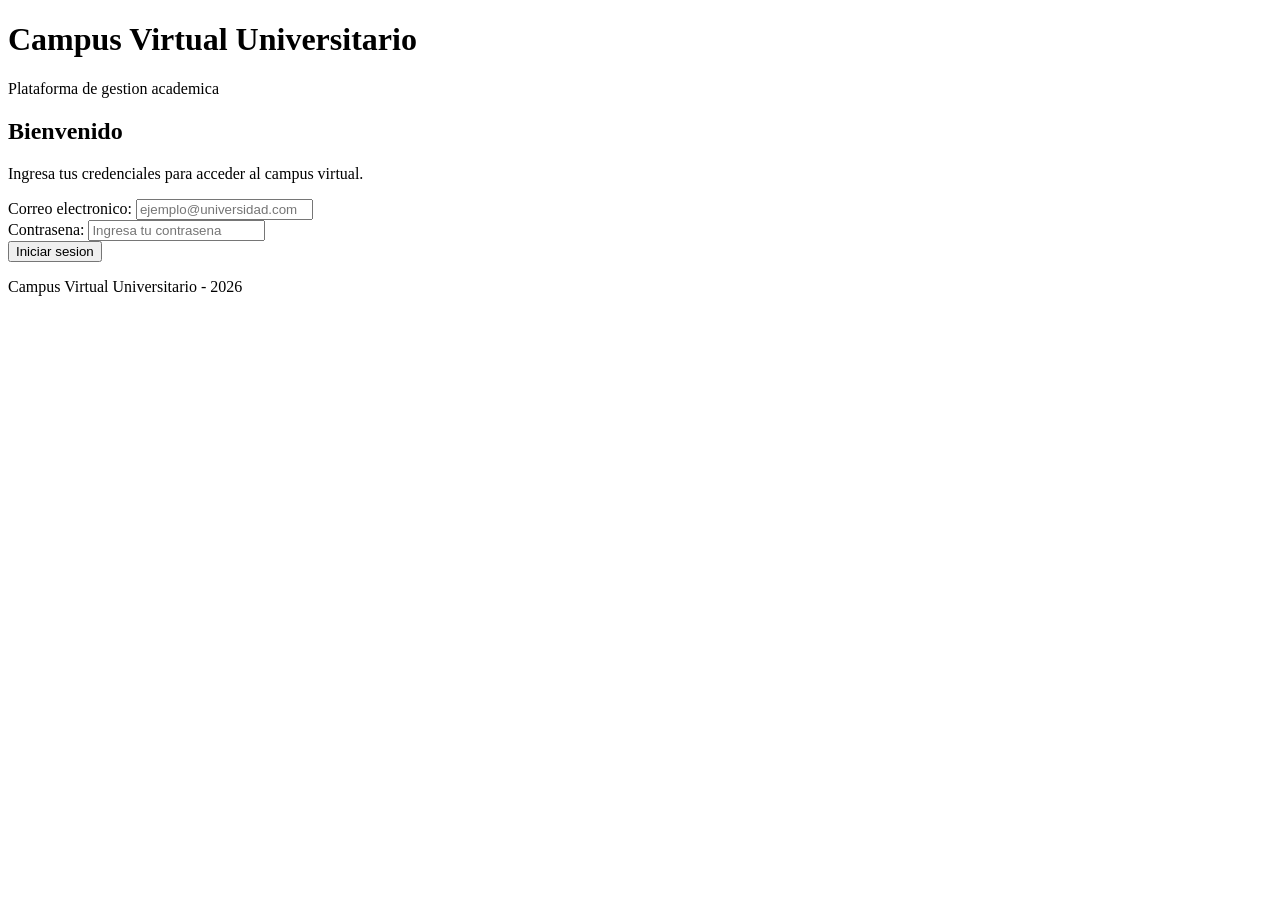
==== index.html @ d00ace74 "Estructura inicial del proyecto Se agregan la vista principal (index), hojas de estilo, scripts base" ====
<!DOCTYPE html>
<html lang="es">

<head>
    <meta charset="UTF-8">
    <meta name="viewport" content="width=device-width, initial-scale=1.0">
    <title>Campus Virtual Universitario</title>
    <link rel="stylesheet" href="css/estilos.css">
</head>

<body>

    <!-- Encabezado principal -->
    <header>
        <h1>Campus Virtual Universitario</h1>
        <p>Plataforma de gestion academica</p>
    </header>

    <main>

        <!-- Inicio de sesion -->
        <section>
            <h2>Bienvenido</h2>
            <p>Ingresa tus credenciales para acceder al campus virtual.</p>

            <form action="api/login.php" method="POST">

                <div>
                    <label for="correo">Correo electronico:</label>
                    <input type="email" id="correo" name="correo" placeholder="ejemplo@universidad.com" required>
                </div>

                <div>
                    <label for="password">Contrasena:</label>
                    <input type="password" id="password" name="password" placeholder="Ingresa tu contrasena" required>
                </div>

                <button type="submit">Iniciar sesion</button>

            </form>
        </section>

    </main>

    <!-- Footer -->
    <footer>
        <p>Campus Virtual Universitario - 2026</p>
    </footer>

</body>

</html>
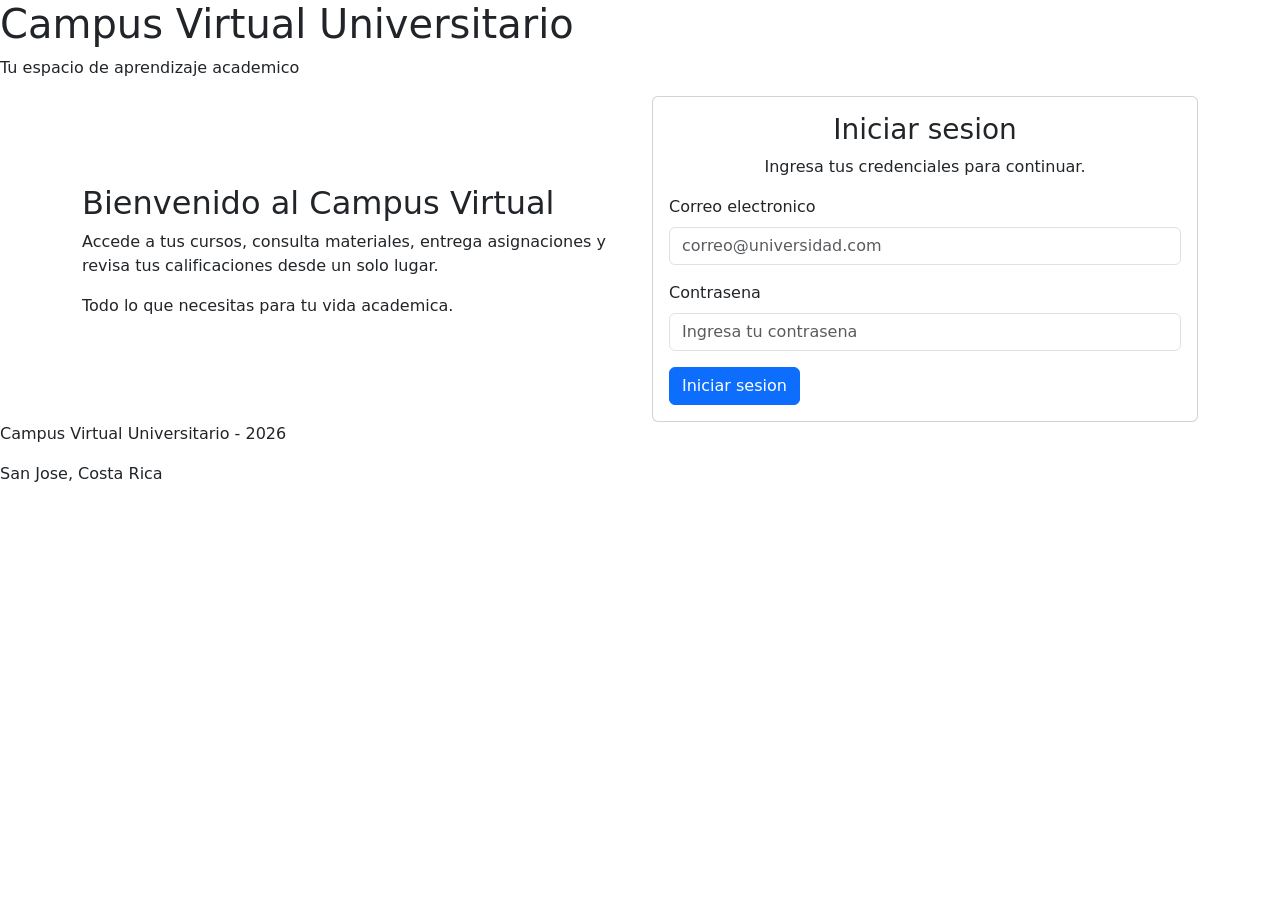
==== commit fbe90c02: "Actualizacion del Index HTML Se actualizó el login en español con Bootstrap, introducción al campus " ====
--- a/index.html
+++ b/index.html
@@ -1,3 +1,4 @@
+
 <!DOCTYPE html>
 <html lang="es">
 
@@ -5,39 +6,95 @@
     <meta charset="UTF-8">
     <meta name="viewport" content="width=device-width, initial-scale=1.0">
     <title>Campus Virtual Universitario</title>
-    <link rel="stylesheet" href="css/estilos.css">
+
+    <!-- Bootstrap y Bootstrap Icons -->
+    <link href="https://cdn.jsdelivr.net/npm/bootstrap@5.3.8/dist/css/bootstrap.min.css" rel="stylesheet">
+    <link rel="stylesheet" href="https://cdn.jsdelivr.net/npm/bootstrap-icons@1.13.1/font/bootstrap-icons.min.css">
+
+    <!-- CSS -->
+    <link rel="stylesheet" href="./css/estilos.css">
 </head>
 
 <body>
 
-    <!-- Encabezado principal -->
+    <!-- Encabezado/Titulo principal -->
     <header>
-        <h1>Campus Virtual Universitario</h1>
-        <p>Plataforma de gestion academica</p>
+        <h1 id="titulo">Campus Virtual Universitario</h1>
+        <p>Tu espacio de aprendizaje academico</p>
     </header>
 
     <main>
 
-        <!-- Inicio de sesion -->
-        <section>
-            <h2>Bienvenido</h2>
-            <p>Ingresa tus credenciales para acceder al campus virtual.</p>
+        <section id="inicio">
 
-            <form action="api/login.php" method="POST">
+            <div class="container">
 
-                <div>
-                    <label for="correo">Correo electronico:</label>
-                    <input type="email" id="correo" name="correo" placeholder="ejemplo@universidad.com" required>
+                <div class="row align-items-center">
+
+                    <!-- Informacion del campus -->
+                    <div class="col-md-6">
+                        <h2>Bienvenido al Campus Virtual</h2>
+
+                        <p>
+                            Accede a tus cursos, consulta materiales,
+                            entrega asignaciones y revisa tus calificaciones
+                            desde un solo lugar.
+                        </p>
+
+                        <p class="destacado">
+                            Todo lo que necesitas para tu vida academica.
+                        </p>
+                    </div>
+
+                    <!-- Formulario de inicio de sesion -->
+                    <div class="col-md-6">
+
+                        <div class="card">
+                            <div class="card-body">
+
+                                <h3 class="card-title text-center">
+                                    Iniciar sesion
+                                </h3>
+
+                                <p class="text-center">
+                                    Ingresa tus credenciales para continuar.
+                                </p>
+
+                                <form id="formLogin">
+
+                                    <div class="mb-3">
+                                        <label for="correoLogin" class="form-label">
+                                            Correo electronico
+                                        </label>
+
+                                        <input type="email" class="form-control" id="correoLogin" name="correoLogin"
+                                            placeholder="correo@universidad.com" required>
+                                    </div>
+
+                                    <div class="mb-3">
+                                        <label for="passwordLogin" class="form-label">
+                                            Contrasena
+                                        </label>
+
+                                        <input type="password" class="form-control" id="passwordLogin"
+                                            name="passwordLogin" placeholder="Ingresa tu contrasena" required>
+                                    </div>
+
+                                    <button type="submit" class="btn btn-primary" id="btnIniciarSesion">
+                                        Iniciar sesion
+                                    </button>
+
+                                </form>
+
+                            </div>
+                        </div>
+
+                    </div>
+
                 </div>
 
-                <div>
-                    <label for="password">Contrasena:</label>
-                    <input type="password" id="password" name="password" placeholder="Ingresa tu contrasena" required>
-                </div>
+            </div>
 
-                <button type="submit">Iniciar sesion</button>
-
-            </form>
         </section>
 
     </main>
@@ -45,7 +102,14 @@
     <!-- Footer -->
     <footer>
         <p>Campus Virtual Universitario - 2026</p>
+        <p>San Jose, Costa Rica</p>
     </footer>
+
+    <!-- Bootstrap JS -->
+    <script src="https://cdn.jsdelivr.net/npm/bootstrap@5.3.8/dist/js/bootstrap.bundle.min.js"></script>
+
+    <!-- JavaScript -->
+    <script src="./js/script.js"></script>
 
 </body>
 
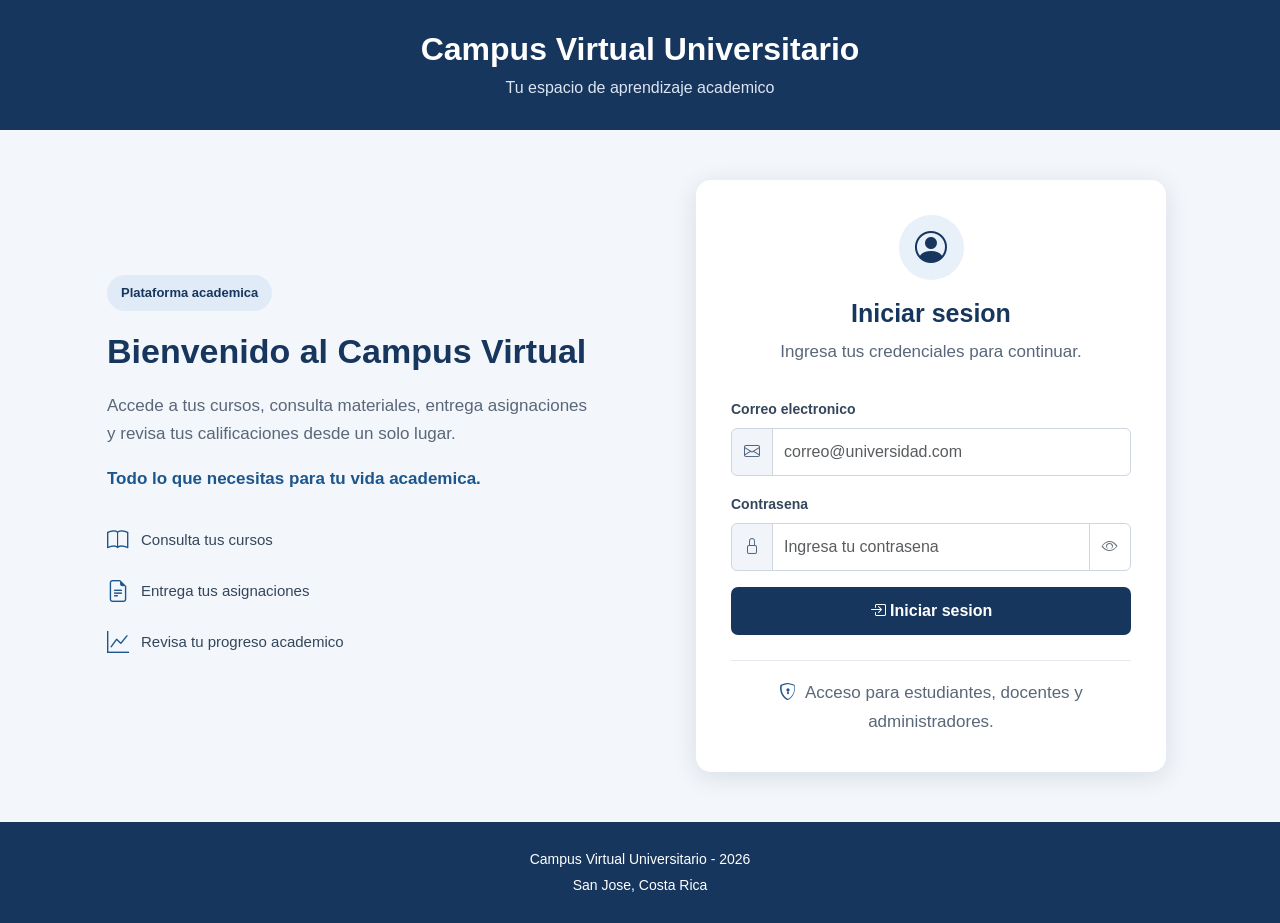
==== commit 0753ad17: "Actualizacion de la pagina de login con Bootstrap, Css y java script Se actualizo el login en españo" ====
--- a/index.html
+++ b/index.html
@@ -1,4 +1,3 @@
-
 <!DOCTYPE html>
 <html lang="es">
 
@@ -19,8 +18,10 @@
 
     <!-- Encabezado/Titulo principal -->
     <header>
-        <h1 id="titulo">Campus Virtual Universitario</h1>
-        <p>Tu espacio de aprendizaje academico</p>
+        <div class="container">
+            <h1 id="titulo">Campus Virtual Universitario</h1>
+            <p>Tu espacio de aprendizaje academico</p>
+        </div>
     </header>
 
     <main>
@@ -29,64 +30,135 @@
 
             <div class="container">
 
-                <div class="row align-items-center">
+                <div class="row align-items-center g-5">
 
                     <!-- Informacion del campus -->
                     <div class="col-md-6">
-                        <h2>Bienvenido al Campus Virtual</h2>
 
-                        <p>
-                            Accede a tus cursos, consulta materiales,
-                            entrega asignaciones y revisa tus calificaciones
-                            desde un solo lugar.
-                        </p>
+                        <div class="informacion-campus">
 
-                        <p class="destacado">
-                            Todo lo que necesitas para tu vida academica.
-                        </p>
+                            <span class="etiqueta">Plataforma academica</span>
+
+                            <h2>Bienvenido al Campus Virtual</h2>
+
+                            <p>
+                                Accede a tus cursos, consulta materiales,
+                                entrega asignaciones y revisa tus calificaciones
+                                desde un solo lugar.
+                            </p>
+
+                            <p class="destacado">
+                                Todo lo que necesitas para tu vida academica.
+                            </p>
+
+                            <div class="caracteristicas">
+
+                                <div class="caracteristica">
+                                    <i class="bi bi-book"></i>
+                                    <span>Consulta tus cursos</span>
+                                </div>
+
+                                <div class="caracteristica">
+                                    <i class="bi bi-file-earmark-text"></i>
+                                    <span>Entrega tus asignaciones</span>
+                                </div>
+
+                                <div class="caracteristica">
+                                    <i class="bi bi-graph-up"></i>
+                                    <span>Revisa tu progreso academico</span>
+                                </div>
+
+                            </div>
+
+                        </div>
+
                     </div>
 
                     <!-- Formulario de inicio de sesion -->
                     <div class="col-md-6">
 
-                        <div class="card">
+                        <div class="card tarjeta-login">
+
                             <div class="card-body">
+
+                                <div class="icono-login">
+                                    <i class="bi bi-person-circle"></i>
+                                </div>
 
                                 <h3 class="card-title text-center">
                                     Iniciar sesion
                                 </h3>
 
-                                <p class="text-center">
+                                <p class="texto-login text-center">
                                     Ingresa tus credenciales para continuar.
                                 </p>
 
                                 <form id="formLogin">
 
                                     <div class="mb-3">
+
                                         <label for="correoLogin" class="form-label">
                                             Correo electronico
                                         </label>
 
-                                        <input type="email" class="form-control" id="correoLogin" name="correoLogin"
-                                            placeholder="correo@universidad.com" required>
+                                        <div class="input-group">
+                                            <span class="input-group-text">
+                                                <i class="bi bi-envelope"></i>
+                                            </span>
+
+                                            <input type="email" class="form-control" id="correoLogin" name="correoLogin"
+                                                placeholder="correo@universidad.com" autocomplete="username" required>
+                                        </div>
+
                                     </div>
 
                                     <div class="mb-3">
+
                                         <label for="passwordLogin" class="form-label">
                                             Contrasena
                                         </label>
 
-                                        <input type="password" class="form-control" id="passwordLogin"
-                                            name="passwordLogin" placeholder="Ingresa tu contrasena" required>
+                                        <div class="input-group">
+
+                                            <span class="input-group-text">
+                                                <i class="bi bi-lock"></i>
+                                            </span>
+
+                                            <input type="password" class="form-control" id="passwordLogin"
+                                                name="passwordLogin" placeholder="Ingresa tu contrasena"
+                                                autocomplete="current-password" required>
+
+                                            <button type="button" class="btn btn-outline-secondary"
+                                                id="btnMostrarPassword" aria-label="Mostrar contrasena">
+                                                <i class="bi bi-eye"></i>
+                                            </button>
+
+                                        </div>
+
                                     </div>
 
-                                    <button type="submit" class="btn btn-primary" id="btnIniciarSesion">
+                                    <!-- Mensajes del formulario -->
+                                    <div id="mensajeLogin" class="alert d-none" role="alert" aria-live="polite">
+                                    </div>
+
+                                    <button type="submit" class="btn btn-primary w-100" id="btnIniciarSesion">
+
+                                        <i class="bi bi-box-arrow-in-right"></i>
                                         Iniciar sesion
+
                                     </button>
 
                                 </form>
 
+                                <div class="separador-login"></div>
+
+                                <p class="texto-seguridad text-center">
+                                    <i class="bi bi-shield-lock"></i>
+                                    Acceso para estudiantes, docentes y administradores.
+                                </p>
+
                             </div>
+
                         </div>
 
                     </div>
--- a/css/estilos.css
+++ b/css/estilos.css
@@ -0,0 +1,252 @@
+
+/* Configuracion general del CSS */
+
+* {
+    font-family: Arial, Helvetica, sans-serif;
+    box-sizing: border-box;
+}
+
+html {
+    scroll-behavior: smooth;
+}
+
+body {
+    margin: 0;
+    background-color: #f3f6fa;
+    color: #263445;
+    min-height: 100vh;
+    display: flex;
+    flex-direction: column;
+}
+
+/* Encabezado */
+
+header {
+    background-color: #17365d;
+    padding: 30px 15px;
+    text-align: center;
+    width: 100%;
+}
+
+#titulo {
+    color: white;
+    font-size: 32px;
+    font-weight: bold;
+    margin-bottom: 8px;
+}
+
+header p {
+    color: #dce6f2;
+    margin: 0;
+    font-size: 16px;
+}
+
+/* Contenido principal */
+
+main {
+    flex: 1;
+    display: flex;
+    align-items: center;
+    padding: 50px 15px;
+}
+
+#inicio {
+    width: 100%;
+}
+
+/* Informacion del campus */
+
+.informacion-campus {
+    padding: 25px;
+}
+
+.etiqueta {
+    display: inline-block;
+    background-color: #e1ebf7;
+    color: #17365d;
+    padding: 8px 14px;
+    border-radius: 20px;
+    font-size: 13px;
+    font-weight: bold;
+    margin-bottom: 20px;
+}
+
+#inicio h2 {
+    color: #17365d;
+    font-size: 34px;
+    font-weight: bold;
+    margin-bottom: 20px;
+}
+
+#inicio p {
+    color: #596779;
+    font-size: 17px;
+    line-height: 1.7;
+}
+
+#inicio .destacado {
+    color: #1d568c;
+    font-weight: bold;
+    margin-top: 15px;
+}
+
+/* Caracteristicas */
+
+.caracteristicas {
+    margin-top: 30px;
+}
+
+.caracteristica {
+    display: flex;
+    align-items: center;
+    gap: 12px;
+    margin-bottom: 18px;
+    color: #34465c;
+    font-size: 15px;
+}
+
+.caracteristica i {
+    color: #1d568c;
+    font-size: 22px;
+}
+
+/* Tarjeta de inicio de sesion */
+
+.tarjeta-login {
+    max-width: 470px;
+    margin: auto;
+    border: none;
+    border-radius: 15px;
+    box-shadow: 0 5px 25px rgba(23, 54, 93, 0.12);
+}
+
+.tarjeta-login .card-body {
+    padding: 35px;
+}
+
+.icono-login {
+    width: 65px;
+    height: 65px;
+    background-color: #e8f0fa;
+    color: #17365d;
+    border-radius: 50%;
+    display: flex;
+    align-items: center;
+    justify-content: center;
+    margin: 0 auto 18px;
+}
+
+.icono-login i {
+    font-size: 32px;
+}
+
+.card-title {
+    color: #17365d;
+    font-size: 25px;
+    font-weight: bold;
+    margin-bottom: 10px;
+}
+
+.texto-login {
+    color: #788596;
+    font-size: 14px;
+    margin-bottom: 30px;
+}
+
+/* Formulario */
+
+form {
+    width: 100%;
+}
+
+label {
+    color: #34465c;
+    font-weight: bold;
+    font-size: 14px;
+    margin-bottom: 8px;
+}
+
+.input-group-text {
+    background-color: #f1f4f8;
+    color: #52677e;
+    border-color: #ced6e0;
+}
+
+.form-control {
+    padding: 11px;
+    border-color: #ced6e0;
+}
+
+.form-control:focus {
+    border-color: #3978b8;
+    box-shadow: 0 0 0 0.2rem rgba(57, 120, 184, 0.15);
+}
+
+.input-group .btn {
+    border-color: #ced6e0;
+}
+
+.input-group .btn:hover {
+    background-color: #e8f0fa;
+    color: #17365d;
+}
+
+/* Botones */
+
+.btn.btn-primary {
+    background-color: #17365d;
+    border: none;
+    padding: 12px;
+    font-weight: bold;
+    border-radius: 7px;
+    transition: background-color 0.2s ease;
+}
+
+.btn.btn-primary:hover {
+    background-color: #24558a;
+}
+
+.btn.btn-primary:disabled {
+    background-color: #71869e;
+    cursor: not-allowed;
+}
+
+/* Mensajes */
+
+#mensajeLogin {
+    font-size: 14px;
+    margin-bottom: 15px;
+}
+
+/* Separador y seguridad */
+
+.separador-login {
+    border-top: 1px solid #e5eaf0;
+    margin: 25px 0 18px;
+}
+
+.texto-seguridad {
+    color: #788596;
+    font-size: 12px;
+    margin: 0;
+}
+
+.texto-seguridad i {
+    color: #1d568c;
+    margin-right: 5px;
+}
+
+/* Footer */
+
+footer {
+    background-color: #17365d;
+    text-align: center;
+    padding: 22px 15px;
+    margin-top: auto;
+}
+
+footer p {
+    color: white;
+    margin: 5px;
+    font-size: 14px;
+}
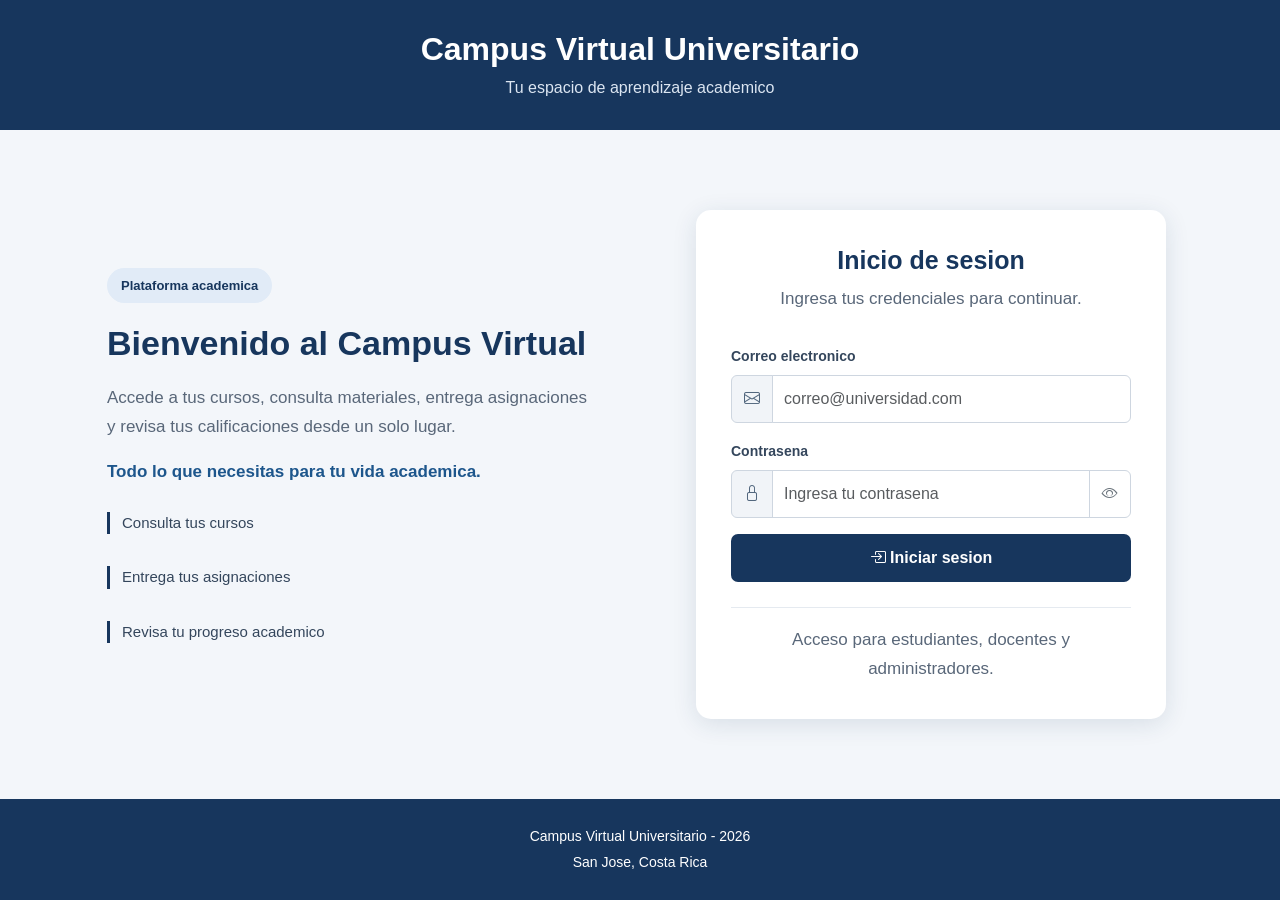
==== commit 147763b2: "Implementacion de estructura inicial de login y API básica Verificaciones en la interfaz inicial del" ====
--- a/index.html
+++ b/index.html
@@ -54,17 +54,14 @@
                             <div class="caracteristicas">
 
                                 <div class="caracteristica">
-                                    <i class="bi bi-book"></i>
                                     <span>Consulta tus cursos</span>
                                 </div>
 
                                 <div class="caracteristica">
-                                    <i class="bi bi-file-earmark-text"></i>
                                     <span>Entrega tus asignaciones</span>
                                 </div>
 
                                 <div class="caracteristica">
-                                    <i class="bi bi-graph-up"></i>
                                     <span>Revisa tu progreso academico</span>
                                 </div>
 
@@ -81,12 +78,8 @@
 
                             <div class="card-body">
 
-                                <div class="icono-login">
-                                    <i class="bi bi-person-circle"></i>
-                                </div>
-
                                 <h3 class="card-title text-center">
-                                    Iniciar sesion
+                                    Inicio de sesion
                                 </h3>
 
                                 <p class="texto-login text-center">
@@ -153,7 +146,6 @@
                                 <div class="separador-login"></div>
 
                                 <p class="texto-seguridad text-center">
-                                    <i class="bi bi-shield-lock"></i>
                                     Acceso para estudiantes, docentes y administradores.
                                 </p>
 
--- a/css/estilos.css
+++ b/css/estilos.css
@@ -249,4 +249,26 @@
     color: white;
     margin: 5px;
     font-size: 14px;
+}
+
+.caracteristicas {
+    margin-top: 25px;
+    display: flex;
+    flex-direction: column;
+    gap: 14px;
+}
+
+.caracteristica {
+    display: flex;
+    align-items: center;
+    gap: 12px;
+    padding-left: 12px;
+    border-left: 3px solid #17365d;
+    color: #34465c;
+    font-size: 15px;
+}
+
+.caracteristica i {
+    color: #1d568c;
+    font-size: 18px;
 }
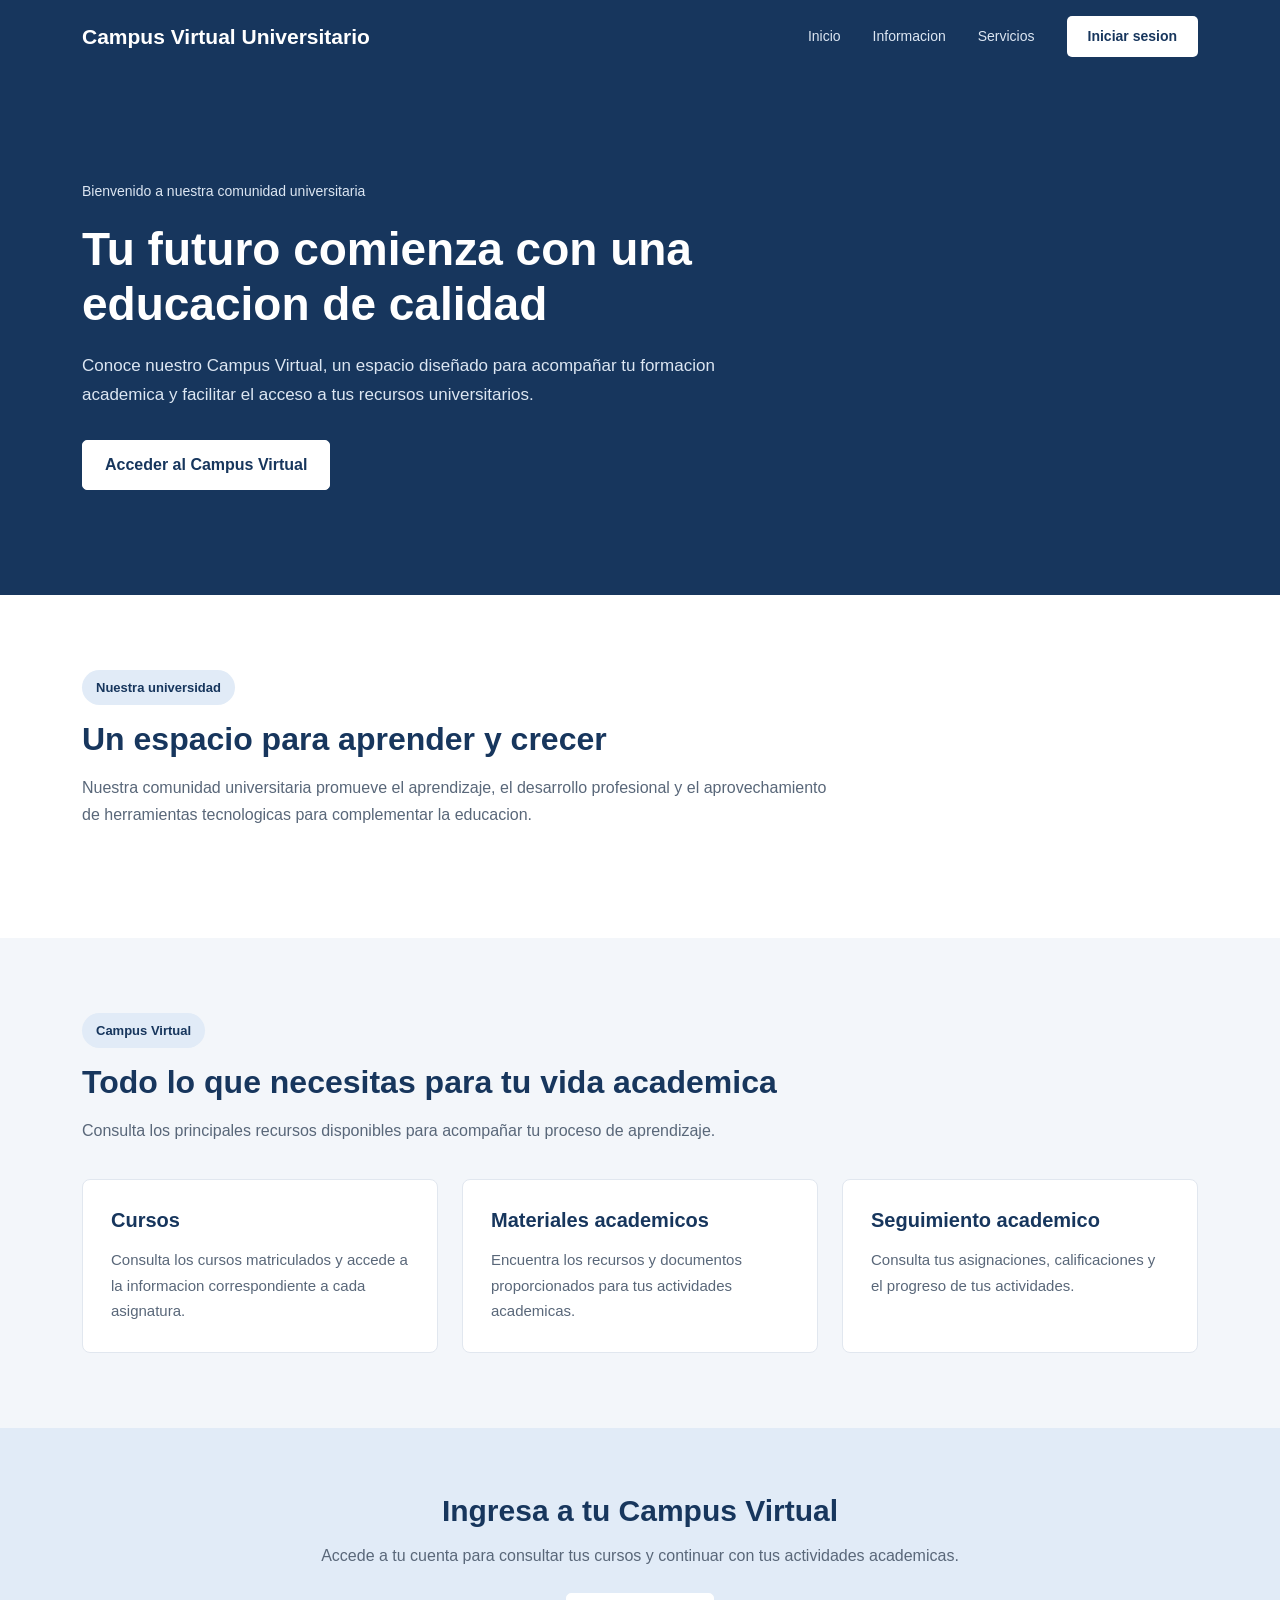
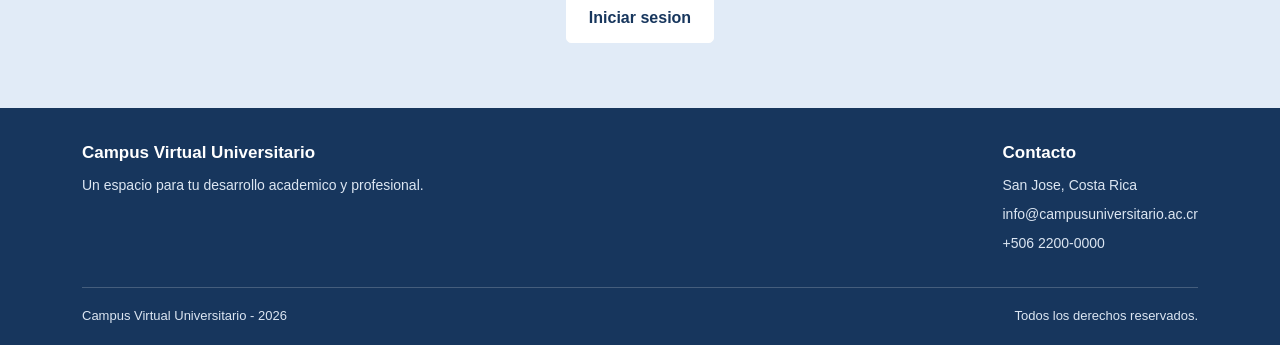
==== commit d055d4b8: "Redesign campus landing and add login page Replace the homepage login form with a responsive univers" ====
--- a/index.html
+++ b/index.html
@@ -1,3 +1,4 @@
+
 <!DOCTYPE html>
 <html lang="es">
 
@@ -14,143 +15,159 @@
     <link rel="stylesheet" href="./css/estilos.css">
 </head>
 
-<body>
-
-    <!-- Encabezado/Titulo principal -->
-    <header>
+<body class="pagina-inicio">
+
+    <!-- Barra de navegacion -->
+    <nav class="navbar navbar-expand-lg navbar-dark barra-navegacion">
         <div class="container">
-            <h1 id="titulo">Campus Virtual Universitario</h1>
-            <p>Tu espacio de aprendizaje academico</p>
+
+            <a class="navbar-brand" href="index.html">
+                Campus Virtual Universitario
+            </a>
+
+            <button class="navbar-toggler" type="button" data-bs-toggle="collapse" data-bs-target="#menuNavegacion"
+                aria-controls="menuNavegacion" aria-expanded="false" aria-label="Abrir menu">
+                <span class="navbar-toggler-icon"></span>
+            </button>
+
+            <div class="collapse navbar-collapse" id="menuNavegacion">
+
+                <ul class="navbar-nav ms-auto align-items-lg-center">
+
+                    <li class="nav-item">
+                        <a class="nav-link" href="#inicio">Inicio</a>
+                    </li>
+
+                    <li class="nav-item">
+                        <a class="nav-link" href="#informacion">Informacion</a>
+                    </li>
+
+                    <li class="nav-item">
+                        <a class="nav-link" href="#servicios">Servicios</a>
+                    </li>
+
+                    <li class="nav-item ms-lg-3">
+                        <a class="btn btn-acceso" href="login.html">
+                            Iniciar sesion
+                        </a>
+                    </li>
+
+                </ul>
+
+            </div>
+
         </div>
-    </header>
+    </nav>
 
     <main>
 
-        <section id="inicio">
+        <!-- Portada principal -->
+        <section id="inicio" class="portada">
 
             <div class="container">
 
-                <div class="row align-items-center g-5">
-
-                    <!-- Informacion del campus -->
-                    <div class="col-md-6">
-
-                        <div class="informacion-campus">
-
-                            <span class="etiqueta">Plataforma academica</span>
-
-                            <h2>Bienvenido al Campus Virtual</h2>
+                <div class="contenido-portada">
+
+                    <span class="etiqueta-portada">
+                        Bienvenido a nuestra comunidad universitaria
+                    </span>
+
+                    <h1>Tu futuro comienza con una educacion de calidad</h1>
+
+                    <p>
+                        Conoce nuestro Campus Virtual, un espacio diseñado
+                        para acompañar tu formacion academica y facilitar
+                        el acceso a tus recursos universitarios.
+                    </p>
+
+                    <a href="login.html" class="btn btn-portada">
+                        Acceder al Campus Virtual
+                    </a>
+
+                </div>
+
+            </div>
+
+        </section>
+
+        <!-- Informacion general -->
+        <section id="informacion" class="seccion-informacion">
+
+            <div class="container">
+
+                <div class="encabezado-seccion">
+
+                    <span class="etiqueta">Nuestra universidad</span>
+
+                    <h2>Un espacio para aprender y crecer</h2>
+
+                    <p>
+                        Nuestra comunidad universitaria promueve el aprendizaje,
+                        el desarrollo profesional y el aprovechamiento de
+                        herramientas tecnologicas para complementar la educacion.
+                    </p>
+
+                </div>
+
+            </div>
+
+        </section>
+
+        <!-- Servicios del campus -->
+        <section id="servicios" class="seccion-servicios">
+
+            <div class="container">
+
+                <div class="encabezado-seccion">
+
+                    <span class="etiqueta">Campus Virtual</span>
+
+                    <h2>Todo lo que necesitas para tu vida academica</h2>
+
+                    <p>
+                        Consulta los principales recursos disponibles
+                        para acompañar tu proceso de aprendizaje.
+                    </p>
+
+                </div>
+
+                <div class="row g-4">
+
+                    <div class="col-md-4">
+
+                        <div class="tarjeta-servicio">
+                            <h3>Cursos</h3>
 
                             <p>
-                                Accede a tus cursos, consulta materiales,
-                                entrega asignaciones y revisa tus calificaciones
-                                desde un solo lugar.
+                                Consulta los cursos matriculados y accede
+                                a la informacion correspondiente a cada asignatura.
                             </p>
-
-                            <p class="destacado">
-                                Todo lo que necesitas para tu vida academica.
+                        </div>
+
+                    </div>
+
+                    <div class="col-md-4">
+
+                        <div class="tarjeta-servicio">
+                            <h3>Materiales academicos</h3>
+
+                            <p>
+                                Encuentra los recursos y documentos
+                                proporcionados para tus actividades academicas.
                             </p>
-
-                            <div class="caracteristicas">
-
-                                <div class="caracteristica">
-                                    <span>Consulta tus cursos</span>
-                                </div>
-
-                                <div class="caracteristica">
-                                    <span>Entrega tus asignaciones</span>
-                                </div>
-
-                                <div class="caracteristica">
-                                    <span>Revisa tu progreso academico</span>
-                                </div>
-
-                            </div>
-
                         </div>
 
                     </div>
 
-                    <!-- Formulario de inicio de sesion -->
-                    <div class="col-md-6">
-
-                        <div class="card tarjeta-login">
-
-                            <div class="card-body">
-
-                                <h3 class="card-title text-center">
-                                    Inicio de sesion
-                                </h3>
-
-                                <p class="texto-login text-center">
-                                    Ingresa tus credenciales para continuar.
-                                </p>
-
-                                <form id="formLogin">
-
-                                    <div class="mb-3">
-
-                                        <label for="correoLogin" class="form-label">
-                                            Correo electronico
-                                        </label>
-
-                                        <div class="input-group">
-                                            <span class="input-group-text">
-                                                <i class="bi bi-envelope"></i>
-                                            </span>
-
-                                            <input type="email" class="form-control" id="correoLogin" name="correoLogin"
-                                                placeholder="correo@universidad.com" autocomplete="username" required>
-                                        </div>
-
-                                    </div>
-
-                                    <div class="mb-3">
-
-                                        <label for="passwordLogin" class="form-label">
-                                            Contrasena
-                                        </label>
-
-                                        <div class="input-group">
-
-                                            <span class="input-group-text">
-                                                <i class="bi bi-lock"></i>
-                                            </span>
-
-                                            <input type="password" class="form-control" id="passwordLogin"
-                                                name="passwordLogin" placeholder="Ingresa tu contrasena"
-                                                autocomplete="current-password" required>
-
-                                            <button type="button" class="btn btn-outline-secondary"
-                                                id="btnMostrarPassword" aria-label="Mostrar contrasena">
-                                                <i class="bi bi-eye"></i>
-                                            </button>
-
-                                        </div>
-
-                                    </div>
-
-                                    <!-- Mensajes del formulario -->
-                                    <div id="mensajeLogin" class="alert d-none" role="alert" aria-live="polite">
-                                    </div>
-
-                                    <button type="submit" class="btn btn-primary w-100" id="btnIniciarSesion">
-
-                                        <i class="bi bi-box-arrow-in-right"></i>
-                                        Iniciar sesion
-
-                                    </button>
-
-                                </form>
-
-                                <div class="separador-login"></div>
-
-                                <p class="texto-seguridad text-center">
-                                    Acceso para estudiantes, docentes y administradores.
-                                </p>
-
-                            </div>
-
+                    <div class="col-md-4">
+
+                        <div class="tarjeta-servicio">
+                            <h3>Seguimiento academico</h3>
+
+                            <p>
+                                Consulta tus asignaciones, calificaciones
+                                y el progreso de tus actividades.
+                            </p>
                         </div>
 
                     </div>
@@ -161,20 +178,61 @@
 
         </section>
 
+        <!-- Acceso al sistema -->
+        <section class="seccion-acceso">
+
+            <div class="container text-center">
+
+                <h2>Ingresa a tu Campus Virtual</h2>
+
+                <p>
+                    Accede a tu cuenta para consultar tus cursos
+                    y continuar con tus actividades academicas.
+                </p>
+
+                <a href="login.html" class="btn btn-portada">
+                    Iniciar sesion
+                </a>
+
+            </div>
+
+        </section>
+
     </main>
 
     <!-- Footer -->
-    <footer>
-        <p>Campus Virtual Universitario - 2026</p>
-        <p>San Jose, Costa Rica</p>
+    <footer id="contacto">
+
+        <div class="container">
+
+            <div class="footer-contenido">
+
+                <div>
+                    <h3>Campus Virtual Universitario</h3>
+                    <p>Un espacio para tu desarrollo academico y profesional.</p>
+                </div>
+
+                <div>
+                    <h4>Contacto</h4>
+                    <p>San Jose, Costa Rica</p>
+                    <p>info@campusuniversitario.ac.cr</p>
+                    <p>+506 2200-0000</p>
+                </div>
+
+            </div>
+
+            <div class="footer-inferior">
+                <p>Campus Virtual Universitario - 2026</p>
+                <p>Todos los derechos reservados.</p>
+            </div>
+
+        </div>
+
     </footer>
 
     <!-- Bootstrap JS -->
     <script src="https://cdn.jsdelivr.net/npm/bootstrap@5.3.8/dist/js/bootstrap.bundle.min.js"></script>
 
-    <!-- JavaScript -->
-    <script src="./js/script.js"></script>
-
 </body>
 
 </html>
--- a/css/estilos.css
+++ b/css/estilos.css
@@ -15,13 +15,238 @@
     background-color: #f3f6fa;
     color: #263445;
     min-height: 100vh;
+}
+
+/* Barra de navegacion */
+
+.barra-navegacion {
+    background-color: #17365d;
+    padding: 16px 0;
+}
+
+.navbar-brand {
+    color: white;
+    font-size: 21px;
+    font-weight: bold;
+}
+
+.navbar-nav .nav-link {
+    color: #dce6f2;
+    font-size: 14px;
+    margin: 0 8px;
+}
+
+.navbar-nav .nav-link:hover {
+    color: white;
+}
+
+.btn-acceso {
+    background-color: white;
+    color: #17365d;
+    font-weight: bold;
+    font-size: 14px;
+    padding: 9px 20px;
+    border-radius: 5px;
+}
+
+.btn-acceso:hover {
+    background-color: #e1ebf7;
+    color: #17365d;
+}
+
+/* Portada de la pagina principal */
+
+.portada {
+    background-color: #17365d;
+    padding: 105px 0;
+}
+
+.contenido-portada {
+    max-width: 760px;
+}
+
+.etiqueta-portada {
+    display: inline-block;
+    color: #dce6f2;
+    font-size: 14px;
+    margin-bottom: 20px;
+}
+
+.portada h1 {
+    color: white;
+    font-size: 46px;
+    font-weight: bold;
+    line-height: 1.2;
+    margin-bottom: 20px;
+}
+
+.portada p {
+    color: #dce6f2;
+    font-size: 17px;
+    line-height: 1.7;
+    max-width: 650px;
+    margin-bottom: 30px;
+}
+
+.btn-portada {
+    background-color: white;
+    color: #17365d;
+    border: 1px solid white;
+    padding: 12px 22px;
+    font-weight: bold;
+    border-radius: 5px;
+}
+
+.btn-portada:hover {
+    background-color: #e1ebf7;
+    color: #17365d;
+    border-color: #e1ebf7;
+}
+
+/* Secciones de la pagina principal */
+
+.seccion-informacion,
+.seccion-servicios {
+    padding: 75px 0;
+}
+
+.seccion-informacion {
+    background-color: white;
+}
+
+.encabezado-seccion {
+    max-width: 760px;
+    margin-bottom: 35px;
+}
+
+.encabezado-seccion .etiqueta {
+    margin-bottom: 15px;
+}
+
+.encabezado-seccion h2 {
+    color: #17365d;
+    font-size: 32px;
+    font-weight: bold;
+    margin-bottom: 15px;
+}
+
+.encabezado-seccion p {
+    color: #596779;
+    font-size: 16px;
+    line-height: 1.7;
+}
+
+/* Etiquetas */
+
+.etiqueta {
+    display: inline-block;
+    background-color: #e1ebf7;
+    color: #17365d;
+    padding: 8px 14px;
+    border-radius: 20px;
+    font-size: 13px;
+    font-weight: bold;
+}
+
+/* Tarjetas de servicios */
+
+.tarjeta-servicio {
+    height: 100%;
+    background-color: white;
+    border: 1px solid #e1e7ef;
+    border-radius: 8px;
+    padding: 28px;
+    transition: border-color 0.2s ease;
+}
+
+.tarjeta-servicio:hover {
+    border-color: #1d568c;
+}
+
+.tarjeta-servicio h3 {
+    color: #17365d;
+    font-size: 20px;
+    font-weight: bold;
+    margin-bottom: 15px;
+}
+
+.tarjeta-servicio p {
+    color: #596779;
+    font-size: 15px;
+    line-height: 1.7;
+    margin: 0;
+}
+
+/* Seccion de acceso */
+
+.seccion-acceso {
+    background-color: #e1ebf7;
+    padding: 65px 0;
+}
+
+.seccion-acceso h2 {
+    color: #17365d;
+    font-size: 30px;
+    font-weight: bold;
+    margin-bottom: 15px;
+}
+
+.seccion-acceso p {
+    color: #596779;
+    font-size: 16px;
+    margin-bottom: 25px;
+}
+
+/* Footer */
+
+footer {
+    background-color: #17365d;
+    padding: 35px 0 20px;
+}
+
+.footer-contenido {
+    display: flex;
+    justify-content: space-between;
+    gap: 30px;
+    padding-bottom: 25px;
+}
+
+.footer-contenido h3,
+.footer-contenido h4 {
+    color: white;
+    font-size: 17px;
+    font-weight: bold;
+    margin-bottom: 12px;
+}
+
+.footer-contenido p {
+    color: #dce6f2;
+    font-size: 14px;
+    margin-bottom: 8px;
+}
+
+.footer-inferior {
+    border-top: 1px solid rgba(255, 255, 255, 0.2);
+    padding-top: 18px;
+    display: flex;
+    justify-content: space-between;
+    gap: 10px;
+}
+
+.footer-inferior p {
+    color: #dce6f2;
+    font-size: 13px;
+    margin: 0;
+}
+
+/* Encabezado de inicio de sesion */
+
+.pagina-login {
     display: flex;
     flex-direction: column;
 }
 
-/* Encabezado */
-
-header {
+.pagina-login header {
     background-color: #17365d;
     padding: 30px 15px;
     text-align: center;
@@ -35,22 +260,22 @@
     margin-bottom: 8px;
 }
 
-header p {
+.pagina-login header p {
     color: #dce6f2;
     margin: 0;
     font-size: 16px;
 }
 
-/* Contenido principal */
-
-main {
+/* Contenido del inicio de sesion */
+
+.pagina-login main {
     flex: 1;
     display: flex;
     align-items: center;
     padding: 50px 15px;
 }
 
-#inicio {
+.pagina-login #inicio {
     width: 100%;
 }
 
@@ -60,196 +285,30 @@
     padding: 25px;
 }
 
-.etiqueta {
-    display: inline-block;
-    background-color: #e1ebf7;
-    color: #17365d;
-    padding: 8px 14px;
-    border-radius: 20px;
-    font-size: 13px;
-    font-weight: bold;
+.informacion-campus .etiqueta {
     margin-bottom: 20px;
 }
 
-#inicio h2 {
+.informacion-campus h2 {
     color: #17365d;
     font-size: 34px;
     font-weight: bold;
     margin-bottom: 20px;
 }
 
-#inicio p {
+.informacion-campus p {
     color: #596779;
     font-size: 17px;
     line-height: 1.7;
 }
 
-#inicio .destacado {
+.informacion-campus .destacado {
     color: #1d568c;
     font-weight: bold;
     margin-top: 15px;
 }
 
 /* Caracteristicas */
-
-.caracteristicas {
-    margin-top: 30px;
-}
-
-.caracteristica {
-    display: flex;
-    align-items: center;
-    gap: 12px;
-    margin-bottom: 18px;
-    color: #34465c;
-    font-size: 15px;
-}
-
-.caracteristica i {
-    color: #1d568c;
-    font-size: 22px;
-}
-
-/* Tarjeta de inicio de sesion */
-
-.tarjeta-login {
-    max-width: 470px;
-    margin: auto;
-    border: none;
-    border-radius: 15px;
-    box-shadow: 0 5px 25px rgba(23, 54, 93, 0.12);
-}
-
-.tarjeta-login .card-body {
-    padding: 35px;
-}
-
-.icono-login {
-    width: 65px;
-    height: 65px;
-    background-color: #e8f0fa;
-    color: #17365d;
-    border-radius: 50%;
-    display: flex;
-    align-items: center;
-    justify-content: center;
-    margin: 0 auto 18px;
-}
-
-.icono-login i {
-    font-size: 32px;
-}
-
-.card-title {
-    color: #17365d;
-    font-size: 25px;
-    font-weight: bold;
-    margin-bottom: 10px;
-}
-
-.texto-login {
-    color: #788596;
-    font-size: 14px;
-    margin-bottom: 30px;
-}
-
-/* Formulario */
-
-form {
-    width: 100%;
-}
-
-label {
-    color: #34465c;
-    font-weight: bold;
-    font-size: 14px;
-    margin-bottom: 8px;
-}
-
-.input-group-text {
-    background-color: #f1f4f8;
-    color: #52677e;
-    border-color: #ced6e0;
-}
-
-.form-control {
-    padding: 11px;
-    border-color: #ced6e0;
-}
-
-.form-control:focus {
-    border-color: #3978b8;
-    box-shadow: 0 0 0 0.2rem rgba(57, 120, 184, 0.15);
-}
-
-.input-group .btn {
-    border-color: #ced6e0;
-}
-
-.input-group .btn:hover {
-    background-color: #e8f0fa;
-    color: #17365d;
-}
-
-/* Botones */
-
-.btn.btn-primary {
-    background-color: #17365d;
-    border: none;
-    padding: 12px;
-    font-weight: bold;
-    border-radius: 7px;
-    transition: background-color 0.2s ease;
-}
-
-.btn.btn-primary:hover {
-    background-color: #24558a;
-}
-
-.btn.btn-primary:disabled {
-    background-color: #71869e;
-    cursor: not-allowed;
-}
-
-/* Mensajes */
-
-#mensajeLogin {
-    font-size: 14px;
-    margin-bottom: 15px;
-}
-
-/* Separador y seguridad */
-
-.separador-login {
-    border-top: 1px solid #e5eaf0;
-    margin: 25px 0 18px;
-}
-
-.texto-seguridad {
-    color: #788596;
-    font-size: 12px;
-    margin: 0;
-}
-
-.texto-seguridad i {
-    color: #1d568c;
-    margin-right: 5px;
-}
-
-/* Footer */
-
-footer {
-    background-color: #17365d;
-    text-align: center;
-    padding: 22px 15px;
-    margin-top: auto;
-}
-
-footer p {
-    color: white;
-    margin: 5px;
-    font-size: 14px;
-}
 
 .caracteristicas {
     margin-top: 25px;
@@ -268,7 +327,206 @@
     font-size: 15px;
 }
 
-.caracteristica i {
+/* Tarjeta de inicio de sesion */
+
+.tarjeta-login {
+    max-width: 470px;
+    margin: auto;
+    border: none;
+    border-radius: 15px;
+    box-shadow: 0 5px 25px rgba(23, 54, 93, 0.12);
+}
+
+.tarjeta-login .card-body {
+    padding: 35px;
+}
+
+.card-title {
+    color: #17365d;
+    font-size: 25px;
+    font-weight: bold;
+    margin-bottom: 10px;
+}
+
+.texto-login {
+    color: #788596;
+    font-size: 14px;
+    margin-bottom: 30px;
+}
+
+/* Formulario */
+
+form {
+    width: 100%;
+}
+
+label {
+    color: #34465c;
+    font-weight: bold;
+    font-size: 14px;
+    margin-bottom: 8px;
+}
+
+.input-group-text {
+    background-color: #f1f4f8;
+    color: #52677e;
+    border-color: #ced6e0;
+}
+
+.form-control {
+    padding: 11px;
+    border-color: #ced6e0;
+}
+
+.form-control:focus {
+    border-color: #3978b8;
+    box-shadow: 0 0 0 0.2rem rgba(57, 120, 184, 0.15);
+}
+
+.input-group .btn {
+    border-color: #ced6e0;
+}
+
+.input-group .btn:hover {
+    background-color: #e8f0fa;
+    color: #17365d;
+}
+
+/* Botones */
+
+.btn.btn-primary {
+    background-color: #17365d;
+    border: none;
+    padding: 12px;
+    font-weight: bold;
+    border-radius: 7px;
+    transition: background-color 0.2s ease;
+}
+
+.btn.btn-primary:hover {
+    background-color: #24558a;
+}
+
+.btn.btn-primary:disabled {
+    background-color: #71869e;
+    cursor: not-allowed;
+}
+
+/* Mensajes */
+
+#mensajeLogin {
+    font-size: 14px;
+    margin-bottom: 15px;
+}
+
+/* Separador y seguridad */
+
+.separador-login {
+    border-top: 1px solid #e5eaf0;
+    margin: 25px 0 18px;
+}
+
+.texto-seguridad {
+    color: #788596;
+    font-size: 12px;
+    margin: 0;
+}
+
+.texto-seguridad i {
     color: #1d568c;
-    font-size: 18px;
-}+    margin-right: 5px;
+}
+
+.enlace-regreso {
+    color: #1d568c;
+    text-decoration: none;
+    font-size: 14px;
+}
+
+.enlace-regreso:hover {
+    text-decoration: underline;
+}
+
+/* Footer de inicio de sesion */
+
+.pagina-login footer {
+    text-align: center;
+    padding: 22px 15px;
+    margin-top: auto;
+}
+
+.pagina-login footer p {
+    color: white;
+    margin: 5px;
+    font-size: 14px;
+}
+
+/* Adaptacion para tabletas */
+
+@media (max-width: 991px) {
+
+    .navbar-nav {
+        align-items: flex-start !important;
+        padding-top: 15px;
+    }
+
+    .navbar-nav .nav-link {
+        margin: 5px 0;
+    }
+
+    .btn-acceso {
+        margin-top: 10px;
+    }
+
+    .portada {
+        padding: 85px 0;
+    }
+
+    .portada h1 {
+        font-size: 38px;
+    }
+
+}
+
+/* Adaptacion para celulares */
+
+@media (max-width: 767px) {
+
+    .portada {
+        padding: 70px 0;
+    }
+
+    .portada h1 {
+        font-size: 32px;
+    }
+
+    .seccion-informacion,
+    .seccion-servicios {
+        padding: 55px 0;
+    }
+
+    .encabezado-seccion h2 {
+        font-size: 27px;
+    }
+
+    .footer-contenido {
+        flex-direction: column;
+    }
+
+    .footer-inferior {
+        flex-direction: column;
+    }
+
+    .informacion-campus {
+        padding: 10px;
+    }
+
+    .informacion-campus h2 {
+        font-size: 28px;
+    }
+
+    .tarjeta-login .card-body {
+        padding: 25px;
+    }
+
+}
